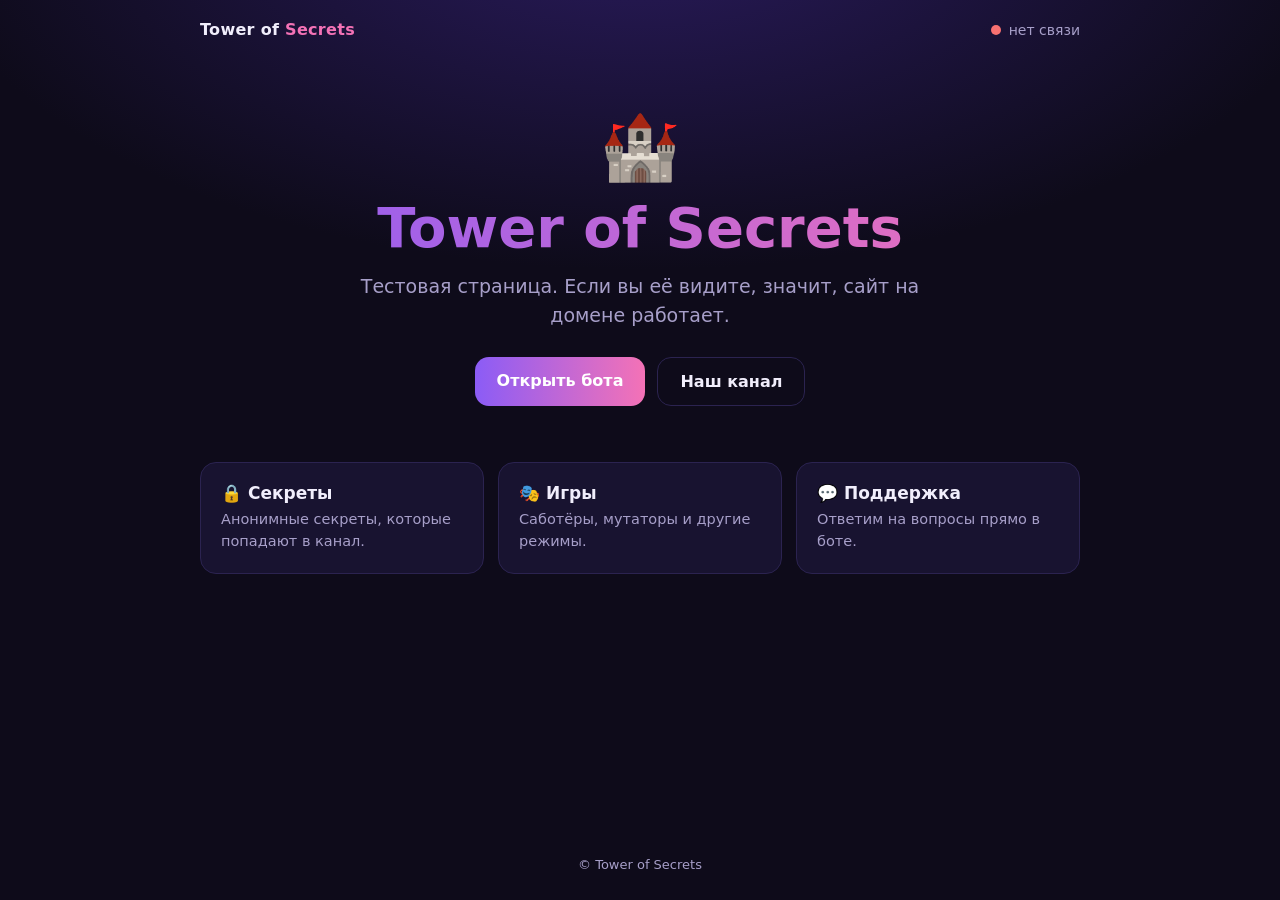
==== index.html @ b33c5b2a "Add files via upload" ====
<!doctype html>
<html lang="ru">
<head>
<meta charset="utf-8">
<meta name="viewport" content="width=device-width, initial-scale=1">
<title>Tower of Secrets</title>
<meta name="description" content="Tower of Secrets — секреты, саботёры и игры в Telegram.">
<meta name="theme-color" content="#0e0b1a">
<style>
  :root{
    --bg:#0e0b1a; --card:#181330; --line:#2b2350; --text:#f1eefc; --muted:#a79fc9;
    --accent:#8b5cf6; --accent2:#f472b6; --ok:#34d399; --bad:#f87171;
  }
  *{box-sizing:border-box;margin:0;padding:0}
  body{
    min-height:100vh;background:radial-gradient(1200px 600px at 50% -10%,#2a1b5e 0%,var(--bg) 60%);
    color:var(--text);font-family:system-ui,-apple-system,"Segoe UI",Roboto,sans-serif;
    display:flex;flex-direction:column;align-items:center;padding:0 16px;
  }
  header{width:100%;max-width:880px;display:flex;justify-content:space-between;align-items:center;padding:20px 0}
  .logo{font-weight:800;letter-spacing:.3px}
  .logo span{color:var(--accent2)}
  .status{display:flex;align-items:center;gap:8px;font-size:14px;color:var(--muted)}
  .dot{width:10px;height:10px;border-radius:50%;background:var(--muted)}
  .dot.ok{background:var(--ok);box-shadow:0 0 10px var(--ok)}
  .dot.bad{background:var(--bad)}
  main{width:100%;max-width:880px;text-align:center;padding:56px 0 32px}
  .tower{font-size:64px;line-height:1}
  h1{font-size:clamp(32px,7vw,56px);margin:16px 0 12px;
     background:linear-gradient(90deg,var(--accent),var(--accent2));-webkit-background-clip:text;background-clip:text;color:transparent}
  p.lead{color:var(--muted);font-size:clamp(16px,2.6vw,19px);max-width:560px;margin:0 auto 28px;line-height:1.5}
  .btns{display:flex;gap:12px;justify-content:center;flex-wrap:wrap}
  a.btn{display:inline-block;padding:14px 22px;border-radius:14px;text-decoration:none;font-weight:700;color:#fff;
        background:linear-gradient(90deg,var(--accent),var(--accent2));transition:transform .15s}
  a.btn:hover{transform:translateY(-2px)}
  a.btn.alt{background:transparent;border:1px solid var(--line);color:var(--text)}
  .grid{display:grid;grid-template-columns:repeat(auto-fit,minmax(220px,1fr));gap:14px;margin-top:56px;text-align:left}
  .card{background:var(--card);border:1px solid var(--line);border-radius:16px;padding:20px}
  .card h3{font-size:17px;margin-bottom:6px}
  .card p{color:var(--muted);font-size:14.5px;line-height:1.5}
  footer{margin-top:auto;padding:28px 0;color:var(--muted);font-size:13px;text-align:center}
</style>
</head>
<body>
<header>
  <div class="logo">Tower of <span>Secrets</span></div>
  <div class="status"><span class="dot" id="dot"></span><span id="st">проверяю…</span></div>
</header>

<main>
  <div class="tower">🏰</div>
  <h1>Tower of Secrets</h1>
  <p class="lead">Тестовая страница. Если вы её видите, значит, сайт на домене работает.</p>
  <div class="btns">
    <a class="btn" href="https://t.me/ToHSecrets_bot">Открыть бота</a>
    <a class="btn alt" href="https://t.me/ToHSecretss">Наш канал</a>
  </div>

  <div class="grid">
    <div class="card"><h3>🔒 Секреты</h3><p>Анонимные секреты, которые попадают в канал.</p></div>
    <div class="card"><h3>🎭 Игры</h3><p>Саботёры, мутаторы и другие режимы.</p></div>
    <div class="card"><h3>💬 Поддержка</h3><p>Ответим на вопросы прямо в боте.</p></div>
  </div>
</main>

<footer>© Tower of Secrets</footer>

<script>
  // проверка статуса бота (тест связи сайта с ботом)
  fetch('/api/status', {cache:'no-store'})
    .then(r => r.json())
    .then(d => {
      const ok = d && d.ok && d.bot === "up";
      document.getElementById('dot').className = 'dot ' + (ok ? 'ok' : 'bad');
      document.getElementById('st').textContent = ok ? 'бот работает' : 'есть проблемы';
    })
    .catch(() => {
      document.getElementById('dot').className = 'dot bad';
      document.getElementById('st').textContent = 'нет связи';
    });
</script>
</body>
</html>
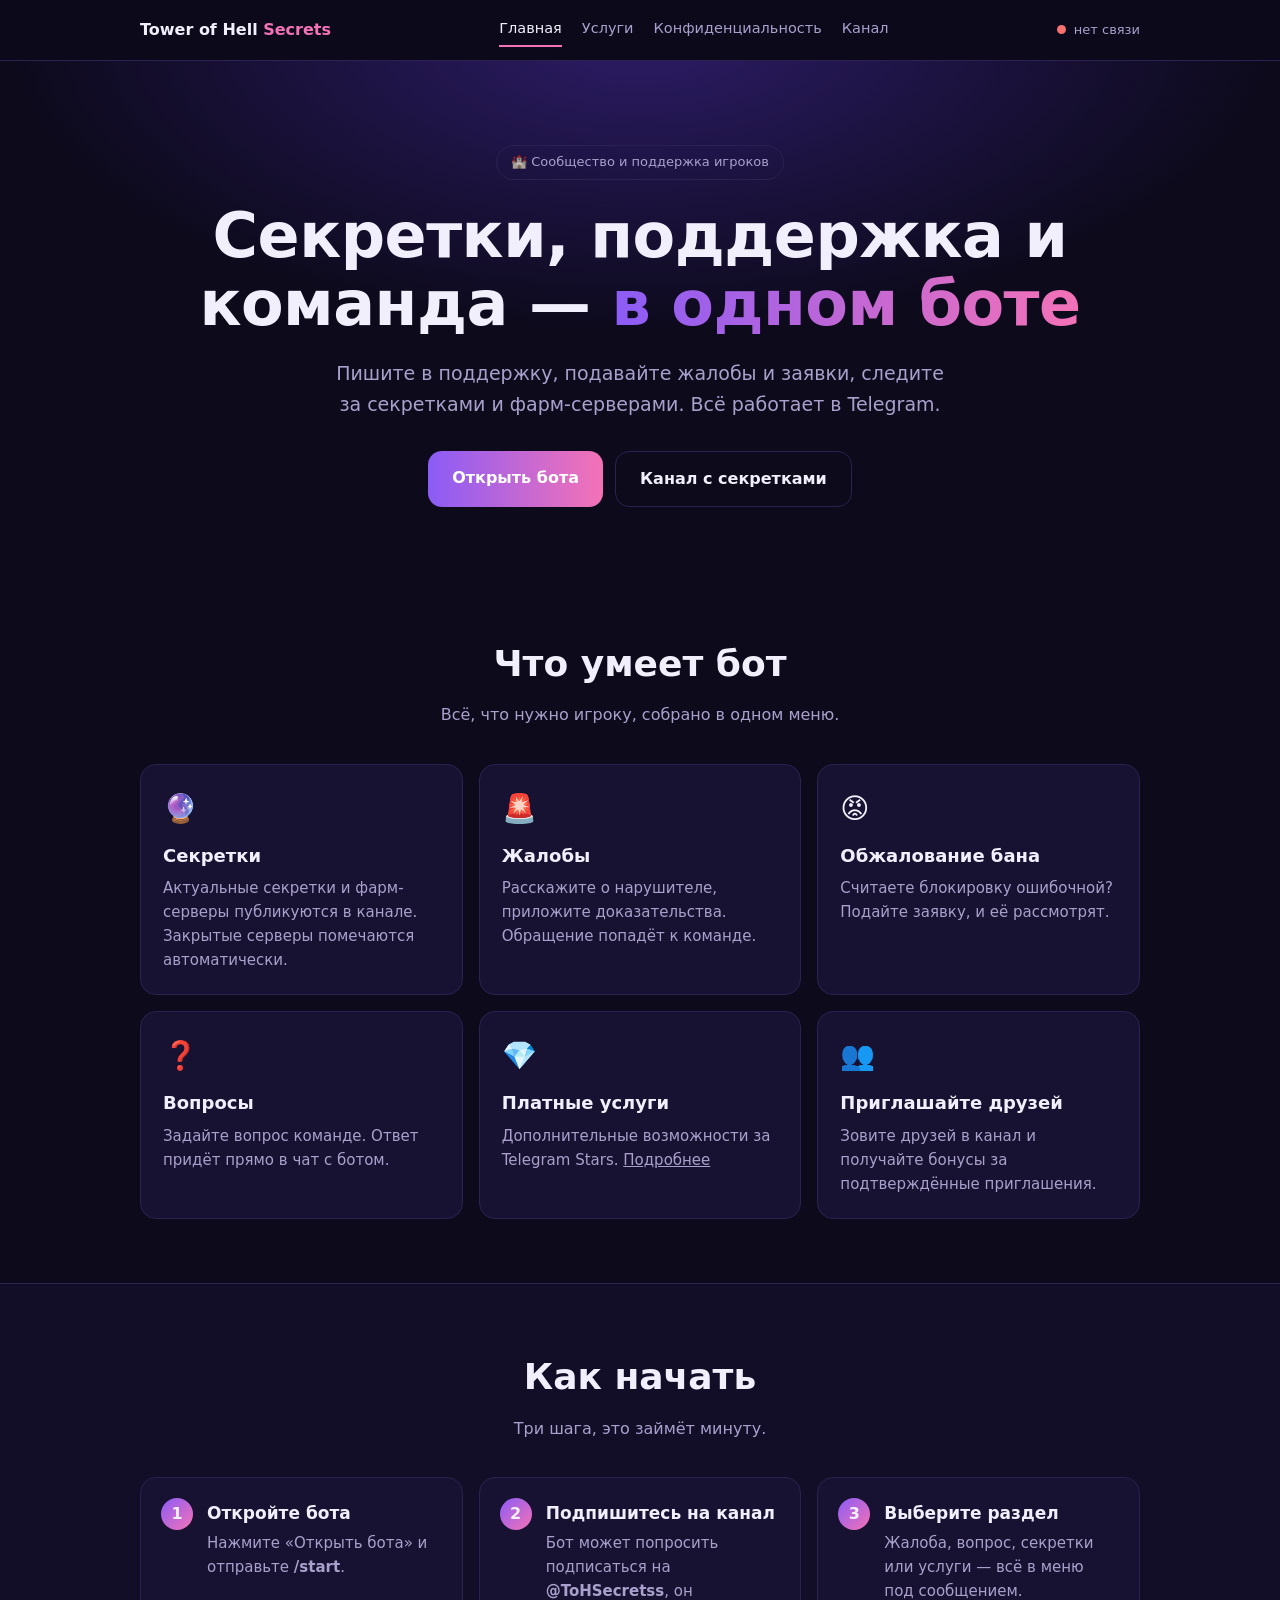
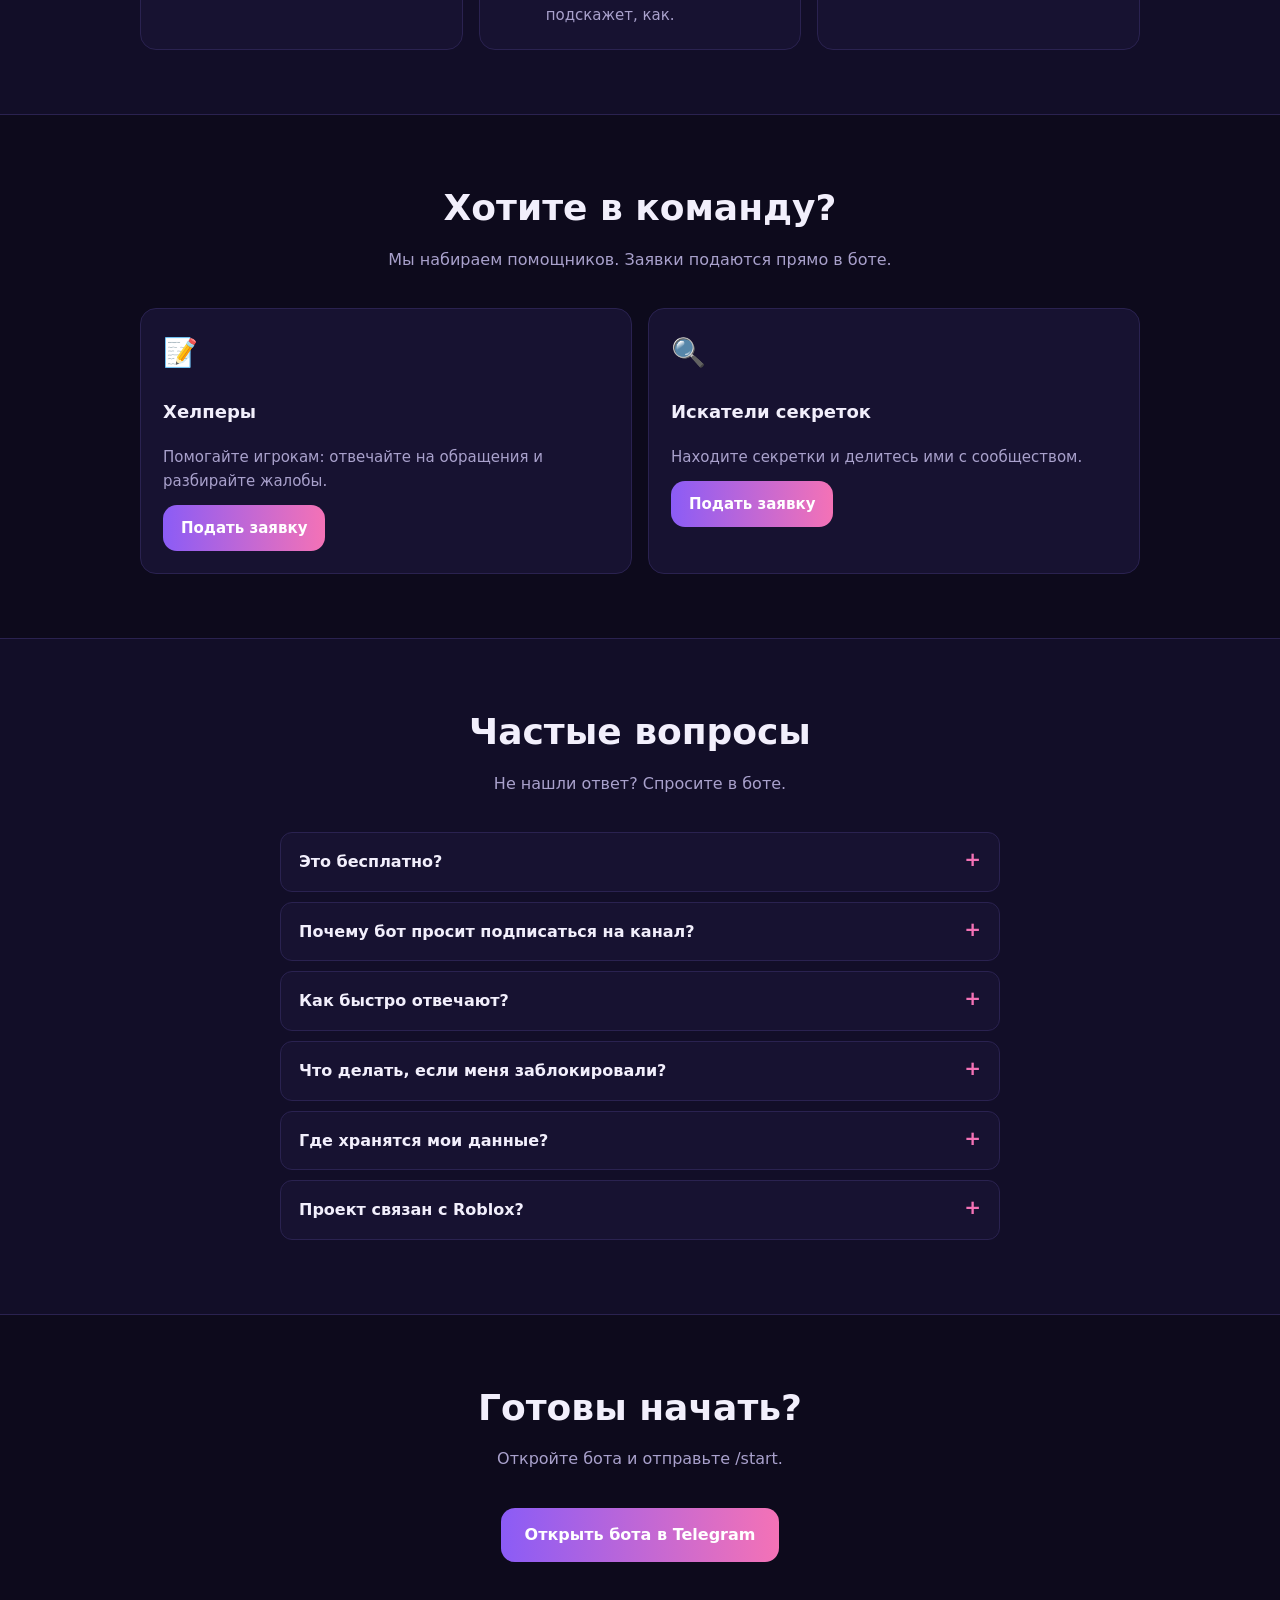
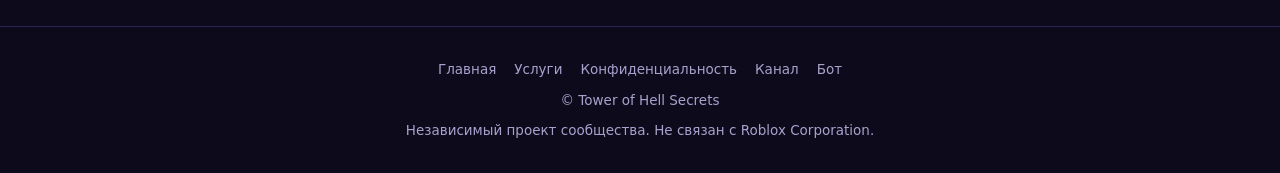
==== commit 1cc7856c: "Add files via upload" ====
--- a/index.html
+++ b/index.html
@@ -3,81 +3,68 @@
 <head>
 <meta charset="utf-8">
 <meta name="viewport" content="width=device-width, initial-scale=1">
-<title>Tower of Secrets</title>
-<meta name="description" content="Tower of Secrets — секреты, саботёры и игры в Telegram.">
-<meta name="theme-color" content="#0e0b1a">
-<style>
-  :root{
-    --bg:#0e0b1a; --card:#181330; --line:#2b2350; --text:#f1eefc; --muted:#a79fc9;
-    --accent:#8b5cf6; --accent2:#f472b6; --ok:#34d399; --bad:#f87171;
-  }
-  *{box-sizing:border-box;margin:0;padding:0}
-  body{
-    min-height:100vh;background:radial-gradient(1200px 600px at 50% -10%,#2a1b5e 0%,var(--bg) 60%);
-    color:var(--text);font-family:system-ui,-apple-system,"Segoe UI",Roboto,sans-serif;
-    display:flex;flex-direction:column;align-items:center;padding:0 16px;
-  }
-  header{width:100%;max-width:880px;display:flex;justify-content:space-between;align-items:center;padding:20px 0}
-  .logo{font-weight:800;letter-spacing:.3px}
-  .logo span{color:var(--accent2)}
-  .status{display:flex;align-items:center;gap:8px;font-size:14px;color:var(--muted)}
-  .dot{width:10px;height:10px;border-radius:50%;background:var(--muted)}
-  .dot.ok{background:var(--ok);box-shadow:0 0 10px var(--ok)}
-  .dot.bad{background:var(--bad)}
-  main{width:100%;max-width:880px;text-align:center;padding:56px 0 32px}
-  .tower{font-size:64px;line-height:1}
-  h1{font-size:clamp(32px,7vw,56px);margin:16px 0 12px;
-     background:linear-gradient(90deg,var(--accent),var(--accent2));-webkit-background-clip:text;background-clip:text;color:transparent}
-  p.lead{color:var(--muted);font-size:clamp(16px,2.6vw,19px);max-width:560px;margin:0 auto 28px;line-height:1.5}
-  .btns{display:flex;gap:12px;justify-content:center;flex-wrap:wrap}
-  a.btn{display:inline-block;padding:14px 22px;border-radius:14px;text-decoration:none;font-weight:700;color:#fff;
-        background:linear-gradient(90deg,var(--accent),var(--accent2));transition:transform .15s}
-  a.btn:hover{transform:translateY(-2px)}
-  a.btn.alt{background:transparent;border:1px solid var(--line);color:var(--text)}
-  .grid{display:grid;grid-template-columns:repeat(auto-fit,minmax(220px,1fr));gap:14px;margin-top:56px;text-align:left}
-  .card{background:var(--card);border:1px solid var(--line);border-radius:16px;padding:20px}
-  .card h3{font-size:17px;margin-bottom:6px}
-  .card p{color:var(--muted);font-size:14.5px;line-height:1.5}
-  footer{margin-top:auto;padding:28px 0;color:var(--muted);font-size:13px;text-align:center}
-</style>
+<title>Tower of Hell Secrets — поддержка и секретки</title>
+<meta name="description" content="Поддержка игроков, секретки, фарм-серверы и заявки в команду. Всё в Telegram-боте.">
+<meta name="theme-color" content="#0d0a1c">
+<link rel="stylesheet" href="/style.css">
 </head>
 <body>
-<header>
-  <div class="logo">Tower of <span>Secrets</span></div>
-  <div class="status"><span class="dot" id="dot"></span><span id="st">проверяю…</span></div>
-</header>
-
-<main>
-  <div class="tower">🏰</div>
-  <h1>Tower of Secrets</h1>
-  <p class="lead">Тестовая страница. Если вы её видите, значит, сайт на домене работает.</p>
-  <div class="btns">
-    <a class="btn" href="https://t.me/ToHSecrets_bot">Открыть бота</a>
-    <a class="btn alt" href="https://t.me/ToHSecretss">Наш канал</a>
+<nav class="nav"><div class="wrap">
+  <a class="logo" href="/">Tower of Hell <b>Secrets</b></a>
+  <div class="links" id="links"><a href="/" class=on>Главная</a><a href="/services">Услуги</a><a href="/privacy">Конфиденциальность</a><a href="https://t.me/ToHSecretss">Канал</a></div>
+  <div class="status" title="Состояние бота"><span class="dot" id="dot"></span><span id="st">проверяю…</span></div>
+  <button class="burger" id="burger" aria-label="Меню" aria-expanded="false">☰</button>
+</div></nav>
+<header class="hero"><div class="wrap">
+  <span class="badge">🏰 Сообщество и поддержка игроков</span>
+  <h1>Секретки, поддержка и команда — <span>в одном боте</span></h1>
+  <p class="lead">Пишите в поддержку, подавайте жалобы и заявки, следите за секретками и фарм-серверами. Всё работает в Telegram.</p>
+  <div class="btns"><a class="btn" href="https://t.me/ToHSecrets_bot">Открыть бота</a><a class="btn alt" href="https://t.me/ToHSecretss">Канал с секретками</a></div>
+</div></header>
+<section id="features"><div class="wrap">
+  <h2>Что умеет бот</h2><p class="sub">Всё, что нужно игроку, собрано в одном меню.</p>
+  <div class="grid">
+    <div class="card"><div class="ic">🔮</div><h3>Секретки</h3><p>Актуальные секретки и фарм-серверы публикуются в канале. Закрытые серверы помечаются автоматически.</p></div>
+    <div class="card"><div class="ic">🚨</div><h3>Жалобы</h3><p>Расскажите о нарушителе, приложите доказательства. Обращение попадёт к команде.</p></div>
+    <div class="card"><div class="ic">😡</div><h3>Обжалование бана</h3><p>Считаете блокировку ошибочной? Подайте заявку, и её рассмотрят.</p></div>
+    <div class="card"><div class="ic">❓</div><h3>Вопросы</h3><p>Задайте вопрос команде. Ответ придёт прямо в чат с ботом.</p></div>
+    <div class="card"><div class="ic">💎</div><h3>Платные услуги</h3><p>Дополнительные возможности за Telegram Stars. <a href="/services">Подробнее</a></p></div>
+    <div class="card"><div class="ic">👥</div><h3>Приглашайте друзей</h3><p>Зовите друзей в канал и получайте бонусы за подтверждённые приглашения.</p></div>
   </div>
-
-  <div class="grid">
-    <div class="card"><h3>🔒 Секреты</h3><p>Анонимные секреты, которые попадают в канал.</p></div>
-    <div class="card"><h3>🎭 Игры</h3><p>Саботёры, мутаторы и другие режимы.</p></div>
-    <div class="card"><h3>💬 Поддержка</h3><p>Ответим на вопросы прямо в боте.</p></div>
+</div></section>
+<section class="alt" id="how"><div class="wrap">
+  <h2>Как начать</h2><p class="sub">Три шага, это займёт минуту.</p>
+  <div class="steps">
+    <div class="step"><h3>Откройте бота</h3><p>Нажмите «Открыть бота» и отправьте <b>/start</b>.</p></div>
+    <div class="step"><h3>Подпишитесь на канал</h3><p>Бот может попросить подписаться на <b>@ToHSecretss</b>, он подскажет, как.</p></div>
+    <div class="step"><h3>Выберите раздел</h3><p>Жалоба, вопрос, секретки или услуги — всё в меню под сообщением.</p></div>
   </div>
-</main>
-
-<footer>© Tower of Secrets</footer>
-
-<script>
-  // проверка статуса бота (тест связи сайта с ботом)
-  fetch('/api/status', {cache:'no-store'})
-    .then(r => r.json())
-    .then(d => {
-      const ok = d && d.ok && d.bot === "up";
-      document.getElementById('dot').className = 'dot ' + (ok ? 'ok' : 'bad');
-      document.getElementById('st').textContent = ok ? 'бот работает' : 'есть проблемы';
-    })
-    .catch(() => {
-      document.getElementById('dot').className = 'dot bad';
-      document.getElementById('st').textContent = 'нет связи';
-    });
-</script>
+</div></section>
+<section id="team"><div class="wrap">
+  <h2>Хотите в команду?</h2><p class="sub">Мы набираем помощников. Заявки подаются прямо в боте.</p>
+  <div class="join">
+    <div class="card"><div class="ic">📝</div><h3>Хелперы</h3><p>Помогайте игрокам: отвечайте на обращения и разбирайте жалобы.</p><a class="btn" href="https://t.me/ToHSecrets_bot">Подать заявку</a></div>
+    <div class="card"><div class="ic">🔍</div><h3>Искатели секреток</h3><p>Находите секретки и делитесь ими с сообществом.</p><a class="btn" href="https://t.me/ToHSecrets_bot">Подать заявку</a></div>
+  </div>
+</div></section>
+<section class="alt" id="faq"><div class="wrap">
+  <h2>Частые вопросы</h2><p class="sub">Не нашли ответ? Спросите в боте.</p>
+  <div class="faq">
+    <details><summary>Это бесплатно?</summary><p>Поддержка, жалобы и вопросы бесплатны. Платные услуги необязательны и оплачиваются Telegram Stars прямо в боте.</p></details>
+    <details><summary>Почему бот просит подписаться на канал?</summary><p>Канал — главное место с секретками и новостями. Подписка помогает ничего не пропускать.</p></details>
+    <details><summary>Как быстро отвечают?</summary><p>Время ответа зависит от загрузки команды. Все обращения приходят хелперам сразу, ответ вы получите прямо в чате с ботом.</p></details>
+    <details><summary>Что делать, если меня заблокировали?</summary><p>Нажмите «Обжалование бана» в боте и расскажите, что произошло. Заявку рассмотрит команда.</p></details>
+    <details><summary>Где хранятся мои данные?</summary><p>Что именно мы храним и зачем, описано на странице <a href="/privacy">«Конфиденциальность»</a>.</p></details>
+    <details><summary>Проект связан с Roblox?</summary><p>Нет. Это независимый проект сообщества. Roblox и Tower of Hell — торговые марки их владельцев.</p></details>
+  </div>
+</div></section>
+<section><div class="wrap cta"><h2>Готовы начать?</h2><p class="sub">Откройте бота и отправьте /start.</p>
+  <div class="btns"><a class="btn" href="https://t.me/ToHSecrets_bot">Открыть бота в Telegram</a></div></div></section>
+<footer><div class="wrap">
+  <div class="fl"><a href="/">Главная</a><a href="/services">Услуги</a><a href="/privacy">Конфиденциальность</a><a href="https://t.me/ToHSecretss">Канал</a><a href="https://t.me/ToHSecrets_bot">Бот</a></div>
+  <p>© Tower of Hell Secrets</p>
+  <p>Независимый проект сообщества. Не связан с Roblox Corporation.</p>
+</div></footer>
+<script src="/site.js"></script>
 </body>
 </html>
--- a/style.css
+++ b/style.css
@@ -0,0 +1,85 @@
+:root{--bg:#0d0a1c;--bg2:#120e28;--card:#171231;--line:#2a2250;--text:#f2effc;--muted:#a9a1cc;
+--accent:#8b5cf6;--accent2:#f472b6;--ok:#34d399;--bad:#f87171;--r:16px}
+*{box-sizing:border-box;margin:0;padding:0}
+html{scroll-behavior:smooth;scroll-padding-top:72px}
+body{background:var(--bg);color:var(--text);font:16px/1.6 system-ui,-apple-system,"Segoe UI",Roboto,sans-serif;-webkit-text-size-adjust:100%}
+a{color:inherit}
+.wrap{width:100%;max-width:1040px;margin:0 auto;padding:0 20px}
+.narrow{max-width:760px}
+.nav{position:sticky;top:0;z-index:10;background:rgba(13,10,28,.88);backdrop-filter:blur(10px);border-bottom:1px solid var(--line)}
+.nav .wrap{display:flex;align-items:center;justify-content:space-between;height:60px;gap:12px}
+.logo{font-weight:800;text-decoration:none;white-space:nowrap}
+.logo b{color:var(--accent2)}
+.links{display:flex;gap:20px;font-size:14.5px;color:var(--muted)}
+.links a{text-decoration:none;padding:4px 0;border-bottom:2px solid transparent}
+.links a:hover{color:var(--text)}
+.links a.on{color:var(--text);border-color:var(--accent2)}
+.status{display:flex;align-items:center;gap:8px;font-size:13px;color:var(--muted);white-space:nowrap}
+.dot{width:9px;height:9px;border-radius:50%;background:var(--muted)}
+.dot.ok{background:var(--ok);box-shadow:0 0 8px var(--ok)}
+.dot.bad{background:var(--bad)}
+.burger{display:none;background:none;border:1px solid var(--line);color:var(--text);border-radius:10px;padding:6px 10px;font-size:18px;cursor:pointer}
+@media (max-width:820px){
+  .burger{display:block}
+  .links{display:none;position:absolute;top:60px;left:0;right:0;flex-direction:column;gap:0;background:var(--bg2);border-bottom:1px solid var(--line);padding:8px 20px}
+  .links.open{display:flex}
+  .links a{padding:12px 0;border-bottom:1px solid var(--line)}
+  .status span:last-child{display:none}
+}
+.hero{text-align:center;padding:84px 0 64px;background:radial-gradient(900px 420px at 50% -5%,#2c1c66 0%,transparent 70%)}
+.badge{display:inline-block;font-size:13px;color:var(--muted);border:1px solid var(--line);padding:6px 14px;border-radius:999px;margin-bottom:22px}
+h1{font-size:clamp(34px,7vw,62px);line-height:1.1;letter-spacing:-.5px}
+h1 span{background:linear-gradient(90deg,var(--accent),var(--accent2));-webkit-background-clip:text;background-clip:text;color:transparent}
+.lead{color:var(--muted);font-size:clamp(16px,2.4vw,19px);max-width:620px;margin:20px auto 32px}
+.btns{display:flex;gap:12px;justify-content:center;flex-wrap:wrap}
+.btn{display:inline-block;padding:14px 24px;border-radius:14px;text-decoration:none;font-weight:700;color:#fff;background:linear-gradient(90deg,var(--accent),var(--accent2));transition:transform .15s}
+.btn:hover{transform:translateY(-2px)}
+.btn.alt{background:transparent;border:1px solid var(--line);color:var(--text)}
+.btn.alt:hover{border-color:var(--accent)}
+section{padding:64px 0}
+section.alt{background:var(--bg2);border-block:1px solid var(--line)}
+h2{font-size:clamp(26px,4.5vw,36px);text-align:center;margin-bottom:10px}
+.sub{color:var(--muted);text-align:center;max-width:560px;margin:0 auto 36px}
+.grid{display:grid;grid-template-columns:repeat(auto-fit,minmax(250px,1fr));gap:16px}
+.card{background:var(--card);border:1px solid var(--line);border-radius:var(--r);padding:22px;transition:border-color .2s}
+.card:hover{border-color:var(--accent)}
+.card .ic{font-size:28px;margin-bottom:10px}
+.card h3{font-size:18px;margin-bottom:6px}
+.card p{color:var(--muted);font-size:15px}
+.steps{counter-reset:s;display:grid;grid-template-columns:repeat(auto-fit,minmax(240px,1fr));gap:16px}
+.step{position:relative;background:var(--card);border:1px solid var(--line);border-radius:var(--r);padding:22px 22px 22px 66px}
+.step::before{counter-increment:s;content:counter(s);position:absolute;left:20px;top:20px;width:32px;height:32px;border-radius:50%;display:grid;place-items:center;font-weight:800;background:linear-gradient(135deg,var(--accent),var(--accent2))}
+.step h3{font-size:17px;margin-bottom:4px}
+.step p{color:var(--muted);font-size:15px}
+.join{display:grid;grid-template-columns:repeat(auto-fit,minmax(280px,1fr));gap:16px}
+.join .card{display:flex;flex-direction:column;gap:12px}
+.join .btn{align-self:flex-start;padding:11px 18px;font-size:15px}
+details{background:var(--card);border:1px solid var(--line);border-radius:12px;padding:16px 18px;margin-bottom:10px}
+summary{cursor:pointer;font-weight:700;list-style:none;display:flex;justify-content:space-between;gap:12px}
+summary::-webkit-details-marker{display:none}
+summary::after{content:"+";color:var(--accent2);font-size:20px;line-height:1}
+details[open] summary::after{content:"–"}
+details p{color:var(--muted);margin-top:10px;font-size:15px}
+.faq{max-width:720px;margin:0 auto}
+.cta{text-align:center}
+/* внутренние страницы */
+.page-head{padding:56px 0 24px;text-align:center;background:radial-gradient(800px 300px at 50% -10%,#2c1c66 0%,transparent 70%)}
+.page-head h1{font-size:clamp(30px,6vw,46px)}
+.page-head p{color:var(--muted);margin-top:10px}
+.prose{padding:24px 0 72px}
+.prose h2{text-align:left;font-size:22px;margin:32px 0 8px}
+.prose p,.prose li{color:var(--muted)}
+.prose p{margin-bottom:12px}
+.prose ul,.prose ol{margin:0 0 12px 22px}
+.prose li{margin-bottom:6px}
+.prose a{color:var(--accent2)}
+.prose b{color:var(--text)}
+.note{background:var(--card);border:1px solid var(--line);border-left:3px solid var(--accent2);border-radius:12px;padding:14px 16px;margin:16px 0;color:var(--muted);font-size:15px}
+.err{text-align:center;padding:110px 0}
+.err .code{font-size:clamp(80px,22vw,160px);font-weight:900;line-height:1;background:linear-gradient(90deg,var(--accent),var(--accent2));-webkit-background-clip:text;background-clip:text;color:transparent}
+footer{border-top:1px solid var(--line);padding:32px 0;color:var(--muted);font-size:13.5px;text-align:center}
+footer .fl{display:flex;gap:18px;justify-content:center;flex-wrap:wrap;margin-bottom:10px}
+footer a{text-decoration:none}
+footer a:hover{color:var(--text)}
+footer p+p{margin-top:8px}
+@media (prefers-reduced-motion:reduce){*{transition:none!important;scroll-behavior:auto!important}}
